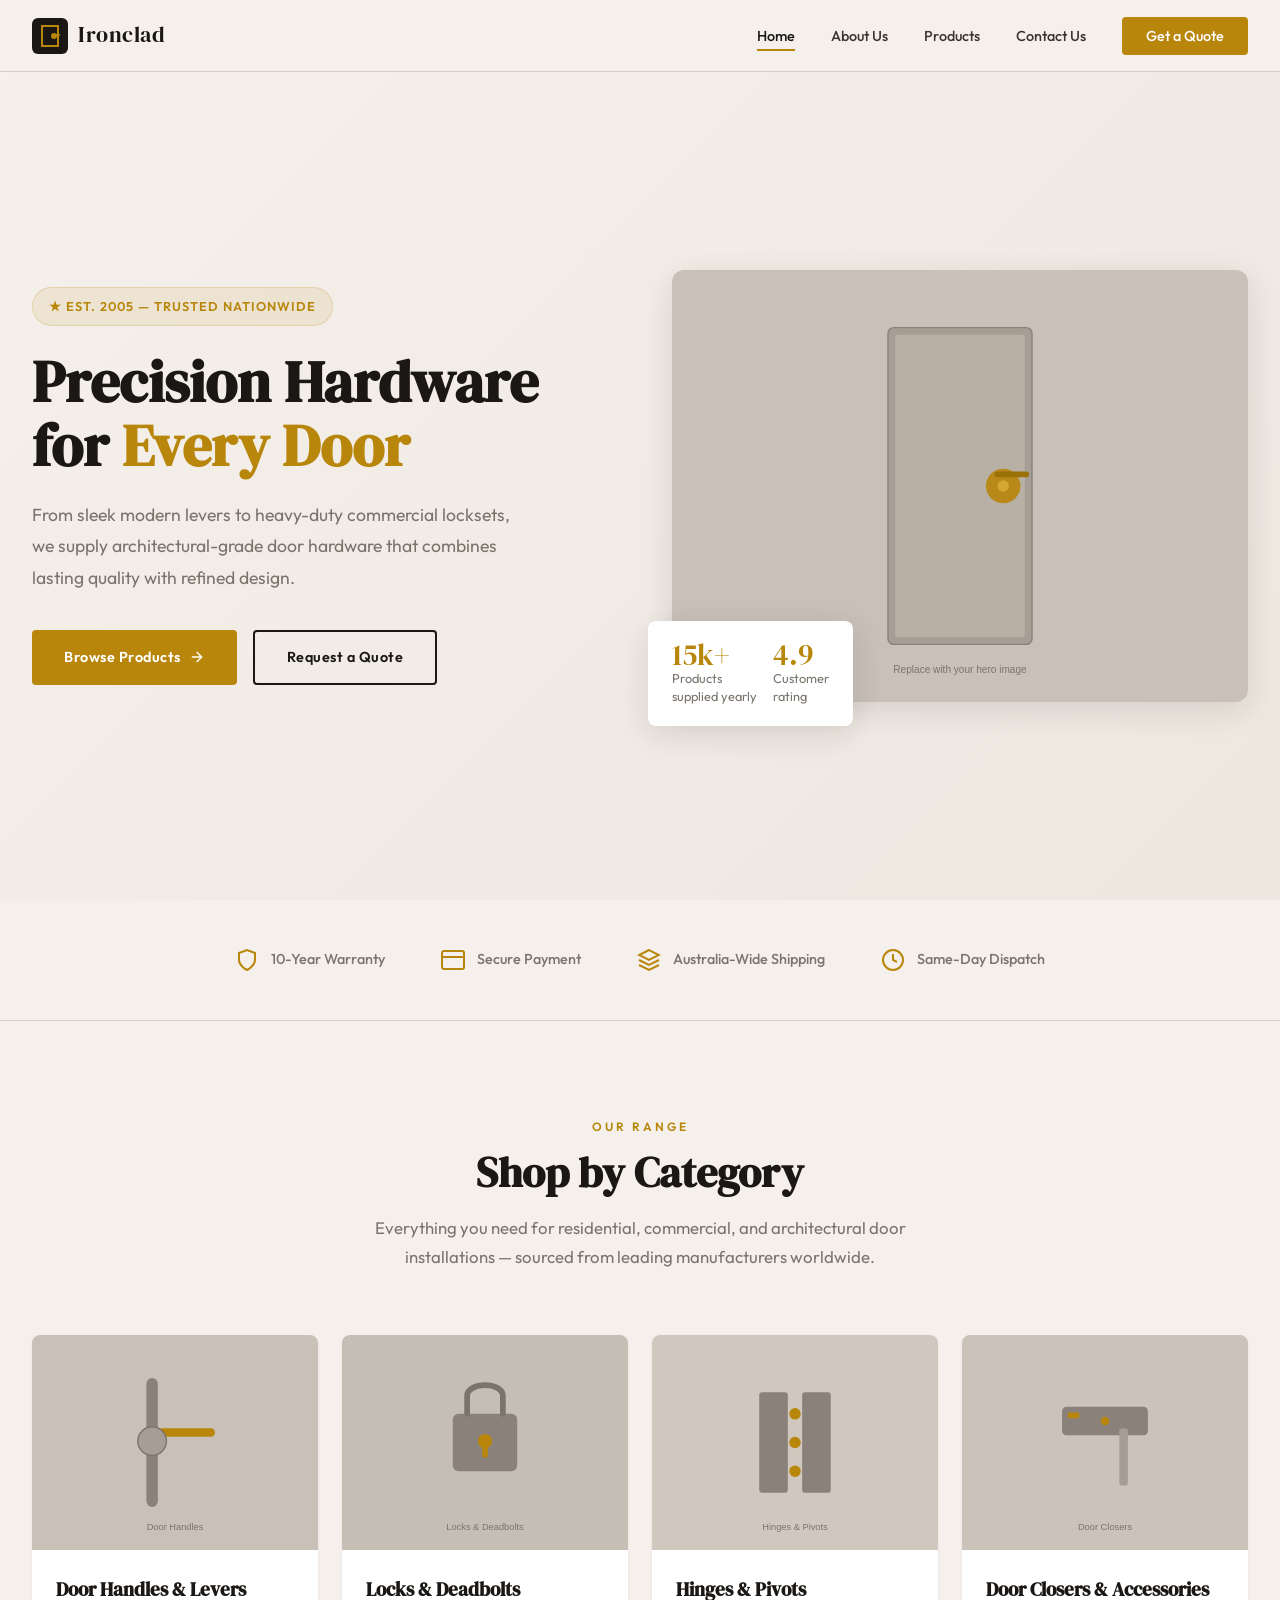
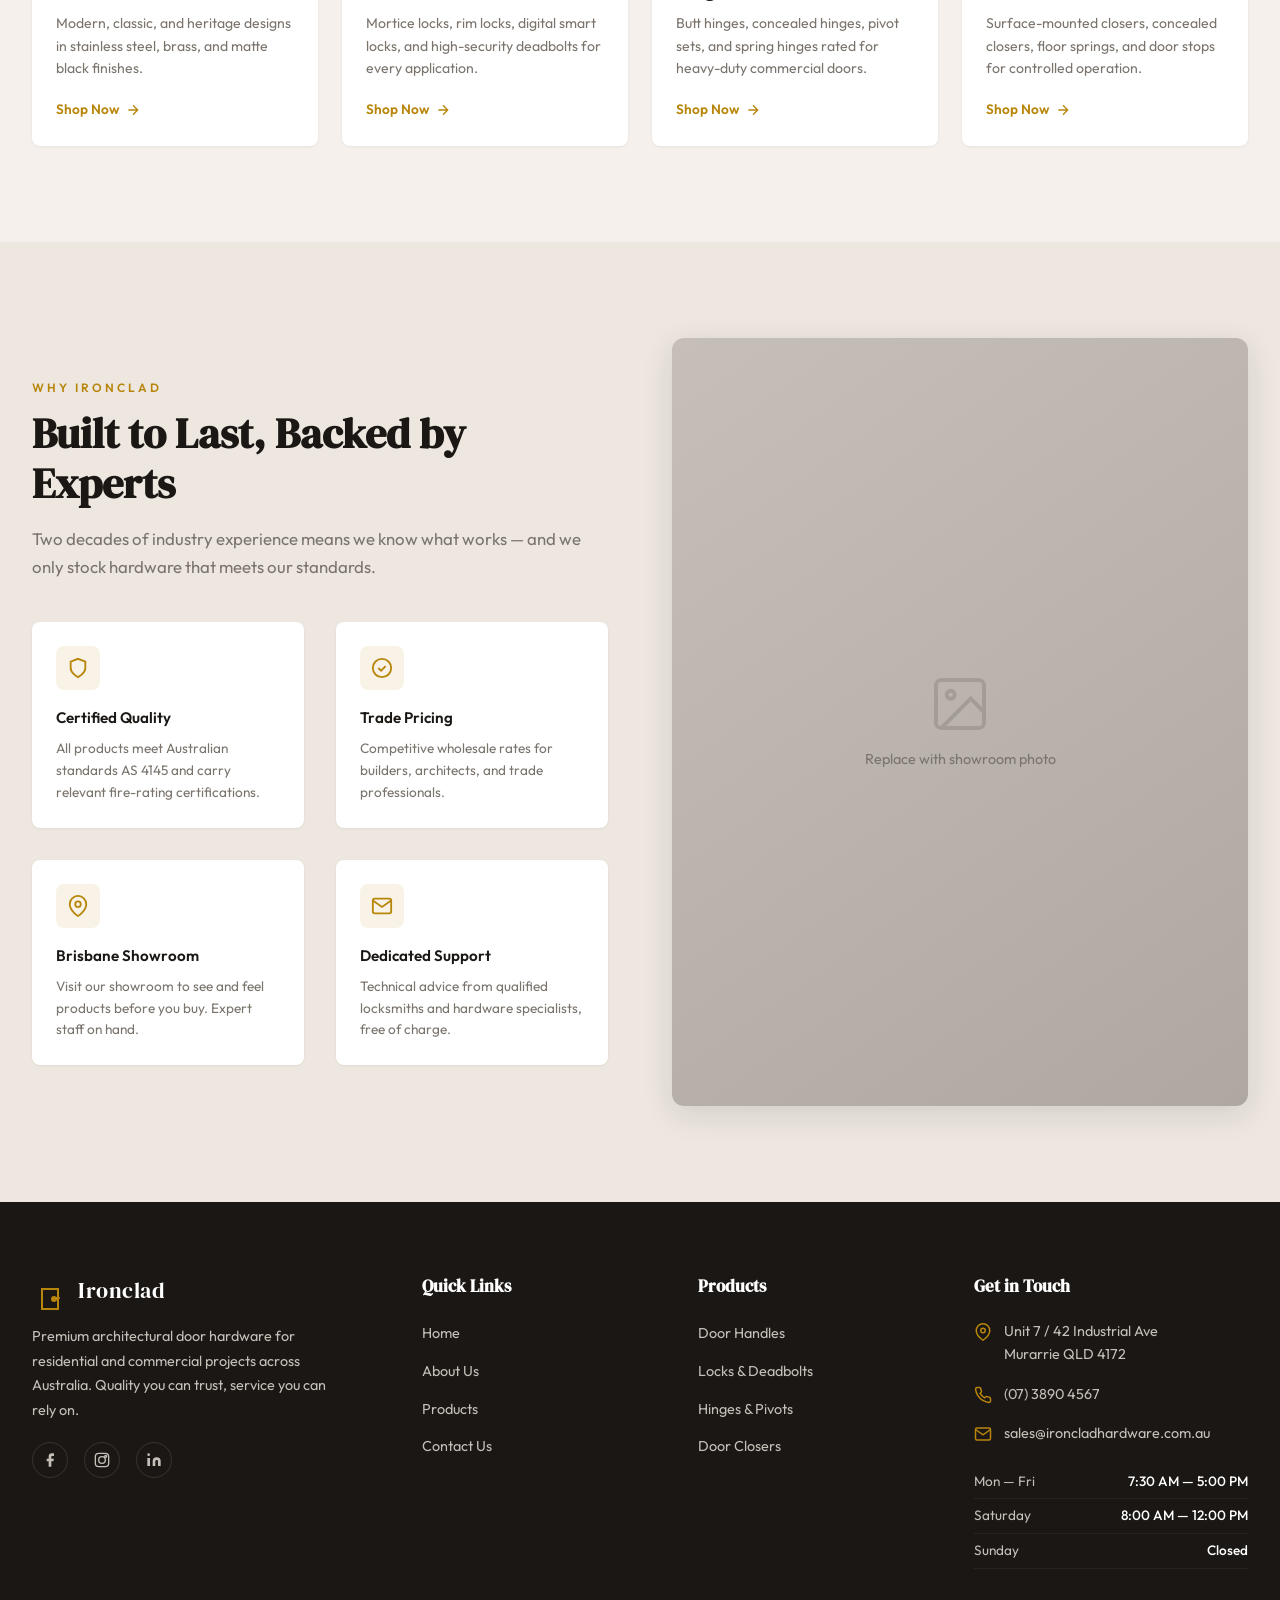
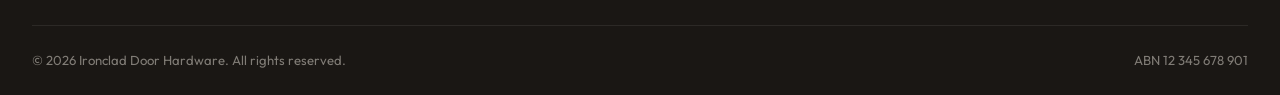
==== index.html @ cb4df5c2 "Add files via upload" ====
<!DOCTYPE html>
<html lang="en">
<head>
  <meta charset="UTF-8">
  <meta name="viewport" content="width=device-width, initial-scale=1.0">
  <title>Ironclad Door Hardware — Premium Architectural Hardware</title>
  <meta name="description" content="Australia's trusted supplier of premium door handles, locks, hinges and door closers for residential and commercial projects.">
  <link rel="icon" href="images/logo.svg" type="image/svg+xml">
  <link rel="stylesheet" href="css/style.css">
</head>
<body>

  <!-- ═══ NAVIGATION ═══ -->
  <nav class="navbar">
    <div class="container">
      <a href="index.html" class="logo">
        <img src="images/logo.svg" alt="Ironclad" class="logo-icon">
        <span class="logo-text">Ironclad</span>
      </a>
      <ul class="nav-links">
        <li><a href="index.html" class="active">Home</a></li>
        <li><a href="about.html">About Us</a></li>
        <li><a href="products.html">Products</a></li>
        <li><a href="contact.html">Contact Us</a></li>
        <li><a href="contact.html" class="nav-cta">Get a Quote</a></li>
      </ul>
      <button class="nav-toggle" aria-label="Toggle menu">
        <span></span><span></span><span></span>
      </button>
    </div>
  </nav>

  <!-- ═══ HERO ═══ -->
  <section class="hero">
    <div class="container">
      <div class="hero-content">
        <div class="hero-badge">★ Est. 2005 — Trusted Nationwide</div>
        <h1>Precision Hardware for <span>Every Door</span></h1>
        <p>From sleek modern levers to heavy-duty commercial locksets, we supply architectural-grade door hardware that combines lasting quality with refined design.</p>
        <div class="hero-actions">
          <a href="products.html" class="btn btn-primary">
            Browse Products
            <svg width="16" height="16" viewBox="0 0 24 24" fill="none" stroke="currentColor" stroke-width="2" stroke-linecap="round"><path d="M5 12h14M12 5l7 7-7 7"/></svg>
          </a>
          <a href="contact.html" class="btn btn-outline">Request a Quote</a>
        </div>
      </div>
      <div class="hero-visual">
        <div class="hero-image-wrapper">
          <!-- Replace src with your own hero photo -->
          <img src="images/hero-door.svg" alt="Premium door hardware showcase">
        </div>
        <div class="hero-stat-card">
          <div>
            <div class="stat-number">15k+</div>
            <div class="stat-label">Products<br>supplied yearly</div>
          </div>
          <div>
            <div class="stat-number">4.9</div>
            <div class="stat-label">Customer<br>rating</div>
          </div>
        </div>
      </div>
    </div>
  </section>

  <!-- ═══ TRUST BAR ═══ -->
  <section class="trust-bar">
    <div class="container">
      <div class="trust-item">
        <svg viewBox="0 0 24 24" fill="none" stroke="currentColor" stroke-width="2"><path d="M12 22s8-4 8-10V5l-8-3-8 3v7c0 6 8 10 8 10z"/></svg>
        10-Year Warranty
      </div>
      <div class="trust-item">
        <svg viewBox="0 0 24 24" fill="none" stroke="currentColor" stroke-width="2"><rect x="1" y="3" width="22" height="18" rx="2"/><path d="M1 9h22"/></svg>
        Secure Payment
      </div>
      <div class="trust-item">
        <svg viewBox="0 0 24 24" fill="none" stroke="currentColor" stroke-width="2"><path d="M12 2L2 7l10 5 10-5-10-5z"/><path d="M2 17l10 5 10-5"/><path d="M2 12l10 5 10-5"/></svg>
        Australia-Wide Shipping
      </div>
      <div class="trust-item">
        <svg viewBox="0 0 24 24" fill="none" stroke="currentColor" stroke-width="2"><circle cx="12" cy="12" r="10"/><path d="M12 6v6l4 2"/></svg>
        Same-Day Dispatch
      </div>
    </div>
  </section>

  <!-- ═══ PRODUCT CATEGORIES ═══ -->
  <section class="categories" id="categories">
    <div class="container">
      <div class="categories-header fade-in">
        <div class="section-label">Our Range</div>
        <h2 class="section-title">Shop by Category</h2>
        <p class="section-subtitle">Everything you need for residential, commercial, and architectural door installations — sourced from leading manufacturers worldwide.</p>
      </div>

      <div class="categories-grid">

        <!-- Category 1 -->
        <a href="products.html" class="category-card fade-in">
          <div class="category-card-image">
            <img src="images/cat-handles.svg" alt="Door Handles">
          </div>
          <div class="category-card-body">
            <h3>Door Handles &amp; Levers</h3>
            <p>Modern, classic, and heritage designs in stainless steel, brass, and matte black finishes.</p>
            <span class="category-link">
              Shop Now
              <svg viewBox="0 0 24 24" fill="none" stroke="currentColor" stroke-width="2"><path d="M5 12h14M12 5l7 7-7 7"/></svg>
            </span>
          </div>
        </a>

        <!-- Category 2 -->
        <a href="products.html" class="category-card fade-in">
          <div class="category-card-image">
            <img src="images/cat-locks.svg" alt="Locks & Deadbolts">
          </div>
          <div class="category-card-body">
            <h3>Locks &amp; Deadbolts</h3>
            <p>Mortice locks, rim locks, digital smart locks, and high-security deadbolts for every application.</p>
            <span class="category-link">
              Shop Now
              <svg viewBox="0 0 24 24" fill="none" stroke="currentColor" stroke-width="2"><path d="M5 12h14M12 5l7 7-7 7"/></svg>
            </span>
          </div>
        </a>

        <!-- Category 3 -->
        <a href="products.html" class="category-card fade-in">
          <div class="category-card-image">
            <img src="images/cat-hinges.svg" alt="Hinges & Pivots">
          </div>
          <div class="category-card-body">
            <h3>Hinges &amp; Pivots</h3>
            <p>Butt hinges, concealed hinges, pivot sets, and spring hinges rated for heavy-duty commercial doors.</p>
            <span class="category-link">
              Shop Now
              <svg viewBox="0 0 24 24" fill="none" stroke="currentColor" stroke-width="2"><path d="M5 12h14M12 5l7 7-7 7"/></svg>
            </span>
          </div>
        </a>

        <!-- Category 4 -->
        <a href="products.html" class="category-card fade-in">
          <div class="category-card-image">
            <img src="images/cat-closers.svg" alt="Door Closers">
          </div>
          <div class="category-card-body">
            <h3>Door Closers &amp; Accessories</h3>
            <p>Surface-mounted closers, concealed closers, floor springs, and door stops for controlled operation.</p>
            <span class="category-link">
              Shop Now
              <svg viewBox="0 0 24 24" fill="none" stroke="currentColor" stroke-width="2"><path d="M5 12h14M12 5l7 7-7 7"/></svg>
            </span>
          </div>
        </a>

      </div>
    </div>
  </section>

  <!-- ═══ WHY CHOOSE US ═══ -->
  <section class="why-us">
    <div class="container">
      <div class="why-us-grid">
        <div class="fade-in">
          <div class="section-label">Why Ironclad</div>
          <h2 class="section-title">Built to Last, Backed by Experts</h2>
          <p class="section-subtitle">Two decades of industry experience means we know what works — and we only stock hardware that meets our standards.</p>
          <div class="why-us-features">
            <div class="feature-item">
              <div class="feature-icon">
                <svg viewBox="0 0 24 24" fill="none" stroke="currentColor" stroke-width="2"><path d="M12 22s8-4 8-10V5l-8-3-8 3v7c0 6 8 10 8 10z"/></svg>
              </div>
              <h4>Certified Quality</h4>
              <p>All products meet Australian standards AS 4145 and carry relevant fire-rating certifications.</p>
            </div>
            <div class="feature-item">
              <div class="feature-icon">
                <svg viewBox="0 0 24 24" fill="none" stroke="currentColor" stroke-width="2"><circle cx="12" cy="12" r="10"/><path d="M8 12l3 3 5-5"/></svg>
              </div>
              <h4>Trade Pricing</h4>
              <p>Competitive wholesale rates for builders, architects, and trade professionals.</p>
            </div>
            <div class="feature-item">
              <div class="feature-icon">
                <svg viewBox="0 0 24 24" fill="none" stroke="currentColor" stroke-width="2"><path d="M21 10c0 7-9 13-9 13s-9-6-9-13a9 9 0 1118 0z"/><circle cx="12" cy="10" r="3"/></svg>
              </div>
              <h4>Brisbane Showroom</h4>
              <p>Visit our showroom to see and feel products before you buy. Expert staff on hand.</p>
            </div>
            <div class="feature-item">
              <div class="feature-icon">
                <svg viewBox="0 0 24 24" fill="none" stroke="currentColor" stroke-width="2"><path d="M4 4h16c1.1 0 2 .9 2 2v12c0 1.1-.9 2-2 2H4c-1.1 0-2-.9-2-2V6c0-1.1.9-2 2-2z"/><polyline points="22,6 12,13 2,6"/></svg>
              </div>
              <h4>Dedicated Support</h4>
              <p>Technical advice from qualified locksmiths and hardware specialists, free of charge.</p>
            </div>
          </div>
        </div>
        <div class="why-us-image fade-in">
          <!-- Replace with your own photo -->
          <div class="why-us-placeholder">
            <svg viewBox="0 0 24 24" fill="none" stroke="currentColor" stroke-width="1.5"><rect x="3" y="3" width="18" height="18" rx="2"/><circle cx="8.5" cy="8.5" r="1.5"/><path d="M21 15l-5-5L5 21"/></svg>
            Replace with showroom photo
          </div>
        </div>
      </div>
    </div>
  </section>

  <!-- ═══ FOOTER ═══ -->
  <footer class="footer">
    <div class="container">
      <div class="footer-grid">

        <!-- Brand -->
        <div class="footer-brand">
          <div class="logo">
            <img src="images/logo.svg" alt="Ironclad" class="logo-icon">
            <span class="logo-text">Ironclad</span>
          </div>
          <p>Premium architectural door hardware for residential and commercial projects across Australia. Quality you can trust, service you can rely on.</p>
          <div class="footer-socials">
            <a href="#" aria-label="Facebook"><svg viewBox="0 0 24 24" fill="currentColor"><path d="M18 2h-3a5 5 0 00-5 5v3H7v4h3v8h4v-8h3l1-4h-4V7a1 1 0 011-1h3z"/></svg></a>
            <a href="#" aria-label="Instagram"><svg viewBox="0 0 24 24" fill="none" stroke="currentColor" stroke-width="2"><rect x="2" y="2" width="20" height="20" rx="5"/><circle cx="12" cy="12" r="5"/><circle cx="17.5" cy="6.5" r="1.5"/></svg></a>
            <a href="#" aria-label="LinkedIn"><svg viewBox="0 0 24 24" fill="currentColor"><path d="M16 8a6 6 0 016 6v7h-4v-7a2 2 0 00-4 0v7h-4v-7a6 6 0 016-6zM2 9h4v12H2zM4 6a2 2 0 100-4 2 2 0 000 4z"/></svg></a>
          </div>
        </div>

        <!-- Quick Links -->
        <div>
          <h4>Quick Links</h4>
          <ul class="footer-links">
            <li><a href="index.html">Home</a></li>
            <li><a href="about.html">About Us</a></li>
            <li><a href="products.html">Products</a></li>
            <li><a href="contact.html">Contact Us</a></li>
          </ul>
        </div>

        <!-- Products -->
        <div>
          <h4>Products</h4>
          <ul class="footer-links">
            <li><a href="products.html">Door Handles</a></li>
            <li><a href="products.html">Locks &amp; Deadbolts</a></li>
            <li><a href="products.html">Hinges &amp; Pivots</a></li>
            <li><a href="products.html">Door Closers</a></li>
          </ul>
        </div>

        <!-- Contact & Hours -->
        <div>
          <h4>Get in Touch</h4>
          <div class="footer-contact-item">
            <svg viewBox="0 0 24 24" fill="none" stroke="currentColor" stroke-width="2"><path d="M21 10c0 7-9 13-9 13s-9-6-9-13a9 9 0 1118 0z"/><circle cx="12" cy="10" r="3"/></svg>
            <span>Unit 7 / 42 Industrial Ave<br>Murarrie QLD 4172</span>
          </div>
          <div class="footer-contact-item">
            <svg viewBox="0 0 24 24" fill="none" stroke="currentColor" stroke-width="2"><path d="M22 16.92v3a2 2 0 01-2.18 2 19.79 19.79 0 01-8.63-3.07 19.5 19.5 0 01-6-6A19.79 19.79 0 012.12 4.18 2 2 0 014.11 2h3a2 2 0 012 1.72c.127.96.361 1.903.7 2.81a2 2 0 01-.45 2.11L8.09 9.91a16 16 0 006 6l1.27-1.27a2 2 0 012.11-.45c.907.339 1.85.573 2.81.7A2 2 0 0122 16.92z"/></svg>
            <span>(07) 3890 4567</span>
          </div>
          <div class="footer-contact-item">
            <svg viewBox="0 0 24 24" fill="none" stroke="currentColor" stroke-width="2"><path d="M4 4h16c1.1 0 2 .9 2 2v12c0 1.1-.9 2-2 2H4c-1.1 0-2-.9-2-2V6c0-1.1.9-2 2-2z"/><polyline points="22,6 12,13 2,6"/></svg>
            <span>sales@ironcladhardware.com.au</span>
          </div>
          <div class="footer-hours">
            <div class="footer-hours-row"><span class="day">Mon — Fri</span><span class="time">7:30 AM — 5:00 PM</span></div>
            <div class="footer-hours-row"><span class="day">Saturday</span><span class="time">8:00 AM — 12:00 PM</span></div>
            <div class="footer-hours-row"><span class="day">Sunday</span><span class="time">Closed</span></div>
          </div>
        </div>

      </div>

      <div class="footer-bottom">
        <span>&copy; 2026 Ironclad Door Hardware. All rights reserved.</span>
        <span>ABN 12 345 678 901</span>
      </div>
    </div>
  </footer>

  <script src="js/main.js"></script>
</body>
</html>
---- css/style.css ----
/* ============================================
   IRONCLAD DOOR HARDWARE — Global Stylesheet
   Aesthetic: Industrial-luxe, warm neutrals,
   strong typography, tactile feel
   ============================================ */

@import url('https://fonts.googleapis.com/css2?family=DM+Serif+Display&family=Outfit:wght@300;400;500;600;700&display=swap');

:root {
  --color-bg: #F5F0EB;
  --color-bg-alt: #EDE7E0;
  --color-dark: #1A1714;
  --color-text: #3A3530;
  --color-text-light: #7A746D;
  --color-accent: #B8860B;
  --color-accent-hover: #9A7009;
  --color-white: #FFFFFF;
  --color-border: #D5CEC6;
  --color-card-bg: #FFFFFF;
  --color-footer-bg: #1A1714;
  --color-footer-text: #C5BFB8;

  --font-display: 'DM Serif Display', serif;
  --font-body: 'Outfit', sans-serif;

  --radius: 4px;
  --shadow-sm: 0 1px 3px rgba(26,23,20,0.06);
  --shadow-md: 0 4px 16px rgba(26,23,20,0.08);
  --shadow-lg: 0 8px 32px rgba(26,23,20,0.12);

  --max-width: 1280px;
  --nav-height: 72px;
}

*, *::before, *::after {
  margin: 0;
  padding: 0;
  box-sizing: border-box;
}

html {
  scroll-behavior: smooth;
  font-size: 16px;
}

body {
  font-family: var(--font-body);
  color: var(--color-text);
  background: var(--color-bg);
  line-height: 1.6;
  -webkit-font-smoothing: antialiased;
}

a {
  text-decoration: none;
  color: inherit;
  transition: color 0.25s ease;
}

img {
  max-width: 100%;
  display: block;
}

/* ── UTILITY ─────────────────────────────── */

.container {
  max-width: var(--max-width);
  margin: 0 auto;
  padding: 0 32px;
}

.section-label {
  font-family: var(--font-body);
  font-weight: 600;
  font-size: 0.75rem;
  letter-spacing: 3px;
  text-transform: uppercase;
  color: var(--color-accent);
  margin-bottom: 12px;
}

.section-title {
  font-family: var(--font-display);
  font-size: clamp(1.8rem, 4vw, 2.6rem);
  color: var(--color-dark);
  line-height: 1.2;
  margin-bottom: 16px;
}

.section-subtitle {
  font-size: 1.05rem;
  color: var(--color-text-light);
  max-width: 560px;
  line-height: 1.7;
}

.btn {
  display: inline-flex;
  align-items: center;
  gap: 8px;
  padding: 14px 32px;
  font-family: var(--font-body);
  font-weight: 600;
  font-size: 0.9rem;
  letter-spacing: 0.5px;
  border: none;
  border-radius: var(--radius);
  cursor: pointer;
  transition: all 0.3s ease;
}

.btn-primary {
  background: var(--color-accent);
  color: var(--color-white);
}
.btn-primary:hover {
  background: var(--color-accent-hover);
  transform: translateY(-1px);
  box-shadow: var(--shadow-md);
}

.btn-outline {
  background: transparent;
  color: var(--color-dark);
  border: 2px solid var(--color-dark);
}
.btn-outline:hover {
  background: var(--color-dark);
  color: var(--color-white);
}

/* ── NAVIGATION ──────────────────────────── */

.navbar {
  position: fixed;
  top: 0;
  left: 0;
  width: 100%;
  height: var(--nav-height);
  background: rgba(245, 240, 235, 0.92);
  backdrop-filter: blur(16px);
  -webkit-backdrop-filter: blur(16px);
  border-bottom: 1px solid var(--color-border);
  z-index: 1000;
  transition: box-shadow 0.3s ease;
}

.navbar.scrolled {
  box-shadow: var(--shadow-sm);
}

.navbar .container {
  display: flex;
  align-items: center;
  justify-content: space-between;
  height: 100%;
}

.logo {
  display: flex;
  align-items: center;
  gap: 10px;
}

.logo-icon {
  width: 36px;
  height: 36px;
}

.logo-text {
  font-family: var(--font-display);
  font-size: 1.35rem;
  color: var(--color-dark);
  letter-spacing: 0.5px;
}

.nav-links {
  display: flex;
  align-items: center;
  gap: 36px;
  list-style: none;
}

.nav-links a {
  font-weight: 500;
  font-size: 0.9rem;
  color: var(--color-text);
  position: relative;
  padding: 4px 0;
}

.nav-links a::after {
  content: '';
  position: absolute;
  bottom: -2px;
  left: 0;
  width: 0;
  height: 2px;
  background: var(--color-accent);
  transition: width 0.3s ease;
}

.nav-links a:hover,
.nav-links a.active {
  color: var(--color-dark);
}

.nav-links a:hover::after,
.nav-links a.active::after {
  width: 100%;
}

.nav-cta {
  padding: 10px 24px !important;
  background: var(--color-accent);
  color: var(--color-white) !important;
  border-radius: var(--radius);
  font-weight: 600;
}
.nav-cta::after { display: none !important; }
.nav-cta:hover {
  background: var(--color-accent-hover);
}

/* Mobile toggle */
.nav-toggle {
  display: none;
  flex-direction: column;
  gap: 5px;
  background: none;
  border: none;
  cursor: pointer;
  padding: 4px;
}
.nav-toggle span {
  width: 24px;
  height: 2px;
  background: var(--color-dark);
  border-radius: 2px;
  transition: all 0.3s ease;
}

/* ── HERO ────────────────────────────────── */

.hero {
  margin-top: var(--nav-height);
  min-height: calc(100vh - var(--nav-height));
  display: flex;
  align-items: center;
  position: relative;
  overflow: hidden;
  background: linear-gradient(135deg, var(--color-bg) 0%, var(--color-bg-alt) 100%);
}

.hero .container {
  display: grid;
  grid-template-columns: 1fr 1fr;
  gap: 64px;
  align-items: center;
  padding-top: 48px;
  padding-bottom: 48px;
}

.hero-content {
  animation: fadeInUp 0.8s ease forwards;
}

.hero-badge {
  display: inline-flex;
  align-items: center;
  gap: 8px;
  padding: 8px 16px;
  background: rgba(184, 134, 11, 0.1);
  border: 1px solid rgba(184, 134, 11, 0.2);
  border-radius: 100px;
  font-size: 0.8rem;
  font-weight: 600;
  color: var(--color-accent);
  letter-spacing: 1px;
  text-transform: uppercase;
  margin-bottom: 24px;
}

.hero h1 {
  font-family: var(--font-display);
  font-size: clamp(2.4rem, 5vw, 3.6rem);
  color: var(--color-dark);
  line-height: 1.12;
  margin-bottom: 20px;
}

.hero h1 span {
  color: var(--color-accent);
}

.hero p {
  font-size: 1.1rem;
  color: var(--color-text-light);
  max-width: 480px;
  margin-bottom: 36px;
  line-height: 1.8;
}

.hero-actions {
  display: flex;
  gap: 16px;
  flex-wrap: wrap;
}

.hero-visual {
  position: relative;
  display: flex;
  align-items: center;
  justify-content: center;
  animation: fadeInUp 0.8s 0.2s ease both;
}

.hero-image-wrapper {
  width: 100%;
  aspect-ratio: 4/3;
  background: var(--color-bg-alt);
  border-radius: 12px;
  overflow: hidden;
  box-shadow: var(--shadow-lg);
  position: relative;
}

.hero-image-wrapper img {
  width: 100%;
  height: 100%;
  object-fit: cover;
}

.hero-image-placeholder {
  width: 100%;
  height: 100%;
  display: flex;
  flex-direction: column;
  align-items: center;
  justify-content: center;
  background: linear-gradient(145deg, #D5CEC6 0%, #C5BFB8 100%);
  color: var(--color-text-light);
  font-size: 0.9rem;
  text-align: center;
  padding: 20px;
}

.hero-image-placeholder svg {
  width: 80px;
  height: 80px;
  margin-bottom: 16px;
  opacity: 0.4;
}

.hero-stat-card {
  position: absolute;
  bottom: -24px;
  left: -24px;
  background: var(--color-white);
  padding: 20px 24px;
  border-radius: 8px;
  box-shadow: var(--shadow-lg);
  display: flex;
  align-items: center;
  gap: 16px;
  animation: fadeInUp 0.8s 0.6s ease both;
}

.hero-stat-card .stat-number {
  font-family: var(--font-display);
  font-size: 1.8rem;
  color: var(--color-accent);
  line-height: 1;
}

.hero-stat-card .stat-label {
  font-size: 0.8rem;
  color: var(--color-text-light);
  line-height: 1.4;
}

/* ── TRUST BAR ───────────────────────────── */

.trust-bar {
  padding: 48px 0;
  border-bottom: 1px solid var(--color-border);
}

.trust-bar .container {
  display: flex;
  align-items: center;
  justify-content: center;
  gap: 56px;
  flex-wrap: wrap;
}

.trust-item {
  display: flex;
  align-items: center;
  gap: 12px;
  color: var(--color-text-light);
  font-size: 0.9rem;
  font-weight: 500;
}

.trust-item svg {
  width: 24px;
  height: 24px;
  color: var(--color-accent);
  flex-shrink: 0;
}

/* ── PRODUCT CATEGORIES ──────────────────── */

.categories {
  padding: 96px 0;
}

.categories-header {
  text-align: center;
  margin-bottom: 64px;
}

.categories-header .section-subtitle {
  margin: 0 auto;
}

.categories-grid {
  display: grid;
  grid-template-columns: repeat(4, 1fr);
  gap: 24px;
}

.category-card {
  background: var(--color-card-bg);
  border-radius: 8px;
  overflow: hidden;
  box-shadow: var(--shadow-sm);
  transition: all 0.4s ease;
  cursor: pointer;
  position: relative;
}

.category-card:hover {
  transform: translateY(-6px);
  box-shadow: var(--shadow-lg);
}

.category-card-image {
  aspect-ratio: 4/3;
  overflow: hidden;
  position: relative;
}

.category-card-image img {
  width: 100%;
  height: 100%;
  object-fit: cover;
  transition: transform 0.5s ease;
}

.category-card:hover .category-card-image img {
  transform: scale(1.05);
}

.category-placeholder {
  width: 100%;
  height: 100%;
  display: flex;
  flex-direction: column;
  align-items: center;
  justify-content: center;
  gap: 12px;
  font-size: 0.85rem;
  color: var(--color-text-light);
}

.category-placeholder svg {
  width: 48px;
  height: 48px;
  opacity: 0.35;
}

.cat-bg-1 { background: linear-gradient(145deg, #C9C1B8, #B8AFA5); }
.cat-bg-2 { background: linear-gradient(145deg, #C5BEB5, #B3ABA2); }
.cat-bg-3 { background: linear-gradient(145deg, #D0C8BF, #BEB6AD); }
.cat-bg-4 { background: linear-gradient(145deg, #CBC3BA, #B9B1A8); }

.category-card-body {
  padding: 24px;
}

.category-card-body h3 {
  font-family: var(--font-display);
  font-size: 1.2rem;
  color: var(--color-dark);
  margin-bottom: 8px;
}

.category-card-body p {
  font-size: 0.88rem;
  color: var(--color-text-light);
  line-height: 1.6;
  margin-bottom: 16px;
}

.category-link {
  display: inline-flex;
  align-items: center;
  gap: 6px;
  font-weight: 600;
  font-size: 0.85rem;
  color: var(--color-accent);
  transition: gap 0.3s ease;
}

.category-link:hover {
  gap: 10px;
}

.category-link svg {
  width: 16px;
  height: 16px;
}

/* ── WHY CHOOSE US ───────────────────────── */

.why-us {
  padding: 96px 0;
  background: var(--color-bg-alt);
}

.why-us-grid {
  display: grid;
  grid-template-columns: 1fr 1fr;
  gap: 64px;
  align-items: center;
}

.why-us-features {
  display: grid;
  grid-template-columns: 1fr 1fr;
  gap: 32px;
  margin-top: 40px;
}

.feature-item {
  padding: 24px;
  background: var(--color-white);
  border-radius: 8px;
  box-shadow: var(--shadow-sm);
  transition: transform 0.3s ease, box-shadow 0.3s ease;
}

.feature-item:hover {
  transform: translateY(-3px);
  box-shadow: var(--shadow-md);
}

.feature-icon {
  width: 44px;
  height: 44px;
  background: rgba(184, 134, 11, 0.1);
  border-radius: 8px;
  display: flex;
  align-items: center;
  justify-content: center;
  margin-bottom: 16px;
}

.feature-icon svg {
  width: 22px;
  height: 22px;
  color: var(--color-accent);
}

.feature-item h4 {
  font-weight: 600;
  font-size: 0.95rem;
  color: var(--color-dark);
  margin-bottom: 8px;
}

.feature-item p {
  font-size: 0.85rem;
  color: var(--color-text-light);
  line-height: 1.6;
}

.why-us-image {
  aspect-ratio: 3/4;
  border-radius: 12px;
  overflow: hidden;
  box-shadow: var(--shadow-lg);
}

.why-us-image img {
  width: 100%;
  height: 100%;
  object-fit: cover;
}

.why-us-placeholder {
  width: 100%;
  height: 100%;
  display: flex;
  flex-direction: column;
  align-items: center;
  justify-content: center;
  gap: 12px;
  background: linear-gradient(145deg, #C5BFB8, #AEA8A0);
  color: var(--color-text-light);
  font-size: 0.9rem;
}

.why-us-placeholder svg {
  width: 64px;
  height: 64px;
  opacity: 0.35;
}

/* ── FOOTER ──────────────────────────────── */

.footer {
  background: var(--color-footer-bg);
  color: var(--color-footer-text);
  padding: 72px 0 0;
}

.footer-grid {
  display: grid;
  grid-template-columns: 1.5fr 1fr 1fr 1.2fr;
  gap: 48px;
  padding-bottom: 56px;
  border-bottom: 1px solid rgba(255,255,255,0.08);
}

.footer-brand .logo-text {
  color: var(--color-white);
  margin-bottom: 16px;
}

.footer-brand p {
  font-size: 0.9rem;
  line-height: 1.7;
  color: var(--color-footer-text);
  margin-bottom: 20px;
  max-width: 300px;
}

.footer h4 {
  font-family: var(--font-display);
  font-size: 1.05rem;
  color: var(--color-white);
  margin-bottom: 20px;
}

.footer-links {
  list-style: none;
  display: flex;
  flex-direction: column;
  gap: 12px;
}

.footer-links a {
  font-size: 0.9rem;
  color: var(--color-footer-text);
  transition: color 0.25s ease, padding-left 0.25s ease;
}

.footer-links a:hover {
  color: var(--color-white);
  padding-left: 4px;
}

.footer-contact-item {
  display: flex;
  gap: 12px;
  margin-bottom: 16px;
  font-size: 0.9rem;
  line-height: 1.6;
}

.footer-contact-item svg {
  width: 18px;
  height: 18px;
  color: var(--color-accent);
  flex-shrink: 0;
  margin-top: 3px;
}

.footer-hours {
  margin-top: 20px;
}

.footer-hours-row {
  display: flex;
  justify-content: space-between;
  font-size: 0.85rem;
  padding: 6px 0;
  border-bottom: 1px solid rgba(255,255,255,0.05);
}

.footer-hours-row .day {
  color: var(--color-footer-text);
}

.footer-hours-row .time {
  color: var(--color-white);
  font-weight: 500;
}

.footer-bottom {
  display: flex;
  align-items: center;
  justify-content: space-between;
  padding: 24px 0;
  font-size: 0.82rem;
  color: rgba(197, 191, 184, 0.6);
}

.footer-socials {
  display: flex;
  gap: 16px;
}

.footer-socials a {
  width: 36px;
  height: 36px;
  border-radius: 50%;
  border: 1px solid rgba(255,255,255,0.12);
  display: flex;
  align-items: center;
  justify-content: center;
  transition: all 0.3s ease;
}

.footer-socials a:hover {
  background: var(--color-accent);
  border-color: var(--color-accent);
}

.footer-socials svg {
  width: 16px;
  height: 16px;
  color: var(--color-footer-text);
}

.footer-socials a:hover svg {
  color: var(--color-white);
}

/* ── SUB PAGE HERO ───────────────────────── */

.page-hero {
  margin-top: var(--nav-height);
  padding: 80px 0 64px;
  background: var(--color-bg-alt);
  text-align: center;
  border-bottom: 1px solid var(--color-border);
}

.page-hero h1 {
  font-family: var(--font-display);
  font-size: clamp(2rem, 4vw, 3rem);
  color: var(--color-dark);
  margin-bottom: 12px;
}

.page-hero p {
  font-size: 1.05rem;
  color: var(--color-text-light);
  max-width: 560px;
  margin: 0 auto;
}

/* ── ABOUT PAGE ──────────────────────────── */

.about-section {
  padding: 80px 0;
}

.about-grid {
  display: grid;
  grid-template-columns: 1fr 1fr;
  gap: 64px;
  align-items: center;
}

.about-text h2 {
  font-family: var(--font-display);
  font-size: 1.8rem;
  color: var(--color-dark);
  margin-bottom: 20px;
}

.about-text p {
  font-size: 0.95rem;
  color: var(--color-text-light);
  line-height: 1.8;
  margin-bottom: 16px;
}

.about-stats {
  display: grid;
  grid-template-columns: repeat(3, 1fr);
  gap: 24px;
  margin-top: 32px;
}

.about-stat {
  text-align: center;
  padding: 24px 16px;
  background: var(--color-bg-alt);
  border-radius: 8px;
}

.about-stat .number {
  font-family: var(--font-display);
  font-size: 2rem;
  color: var(--color-accent);
  display: block;
}

.about-stat .label {
  font-size: 0.82rem;
  color: var(--color-text-light);
  margin-top: 4px;
}

.about-image {
  aspect-ratio: 4/3;
  border-radius: 12px;
  overflow: hidden;
  box-shadow: var(--shadow-lg);
}

.about-image img {
  width: 100%;
  height: 100%;
  object-fit: cover;
}

/* ── PRODUCTS PAGE ───────────────────────── */

.products-section {
  padding: 80px 0;
}

.products-filter {
  display: flex;
  justify-content: center;
  gap: 12px;
  margin-bottom: 48px;
  flex-wrap: wrap;
}

.filter-btn {
  padding: 10px 24px;
  border: 1px solid var(--color-border);
  border-radius: 100px;
  font-family: var(--font-body);
  font-size: 0.85rem;
  font-weight: 500;
  background: var(--color-white);
  color: var(--color-text);
  cursor: pointer;
  transition: all 0.3s ease;
}

.filter-btn:hover,
.filter-btn.active {
  background: var(--color-accent);
  color: var(--color-white);
  border-color: var(--color-accent);
}

.products-grid {
  display: grid;
  grid-template-columns: repeat(3, 1fr);
  gap: 24px;
}

.product-card {
  background: var(--color-card-bg);
  border-radius: 8px;
  overflow: hidden;
  box-shadow: var(--shadow-sm);
  transition: all 0.4s ease;
}

.product-card:hover {
  transform: translateY(-4px);
  box-shadow: var(--shadow-md);
}

.product-card-image {
  aspect-ratio: 1;
  overflow: hidden;
}

.product-card-image img {
  width: 100%;
  height: 100%;
  object-fit: cover;
  transition: transform 0.5s ease;
}

.product-card:hover .product-card-image img {
  transform: scale(1.05);
}

.product-card-body {
  padding: 20px;
}

.product-card-body h3 {
  font-weight: 600;
  font-size: 1rem;
  color: var(--color-dark);
  margin-bottom: 6px;
}

.product-card-body .product-cat {
  font-size: 0.78rem;
  color: var(--color-accent);
  font-weight: 500;
  text-transform: uppercase;
  letter-spacing: 1px;
}

.product-card-body p {
  font-size: 0.85rem;
  color: var(--color-text-light);
  margin-top: 8px;
  line-height: 1.6;
}

/* ── CONTACT PAGE ────────────────────────── */

.contact-section {
  padding: 80px 0;
}

.contact-grid {
  display: grid;
  grid-template-columns: 1fr 1fr;
  gap: 48px;
}

.contact-form-card {
  background: var(--color-card-bg);
  padding: 40px;
  border-radius: 12px;
  box-shadow: var(--shadow-md);
}

.contact-form-card h2 {
  font-family: var(--font-display);
  font-size: 1.6rem;
  color: var(--color-dark);
  margin-bottom: 8px;
}

.contact-form-card > p {
  font-size: 0.9rem;
  color: var(--color-text-light);
  margin-bottom: 32px;
}

.form-group {
  margin-bottom: 20px;
}

.form-group label {
  display: block;
  font-size: 0.85rem;
  font-weight: 500;
  color: var(--color-dark);
  margin-bottom: 6px;
}

.form-group input,
.form-group select,
.form-group textarea {
  width: 100%;
  padding: 12px 16px;
  border: 1px solid var(--color-border);
  border-radius: var(--radius);
  font-family: var(--font-body);
  font-size: 0.9rem;
  color: var(--color-text);
  background: var(--color-bg);
  transition: border-color 0.3s ease;
}

.form-group input:focus,
.form-group select:focus,
.form-group textarea:focus {
  outline: none;
  border-color: var(--color-accent);
}

.form-group textarea {
  height: 120px;
  resize: vertical;
}

.form-row {
  display: grid;
  grid-template-columns: 1fr 1fr;
  gap: 16px;
}

.contact-info-cards {
  display: flex;
  flex-direction: column;
  gap: 20px;
}

.contact-info-card {
  background: var(--color-card-bg);
  padding: 28px;
  border-radius: 12px;
  box-shadow: var(--shadow-sm);
  display: flex;
  gap: 16px;
}

.contact-info-card .icon {
  width: 48px;
  height: 48px;
  background: rgba(184, 134, 11, 0.1);
  border-radius: 8px;
  display: flex;
  align-items: center;
  justify-content: center;
  flex-shrink: 0;
}

.contact-info-card .icon svg {
  width: 22px;
  height: 22px;
  color: var(--color-accent);
}

.contact-info-card h4 {
  font-weight: 600;
  font-size: 0.95rem;
  color: var(--color-dark);
  margin-bottom: 4px;
}

.contact-info-card p {
  font-size: 0.88rem;
  color: var(--color-text-light);
  line-height: 1.6;
}

.map-placeholder {
  margin-top: 8px;
  aspect-ratio: 16/9;
  background: var(--color-bg-alt);
  border-radius: 12px;
  display: flex;
  align-items: center;
  justify-content: center;
  color: var(--color-text-light);
  font-size: 0.9rem;
  border: 1px solid var(--color-border);
}

/* ── ANIMATIONS ──────────────────────────── */

@keyframes fadeInUp {
  from {
    opacity: 0;
    transform: translateY(24px);
  }
  to {
    opacity: 1;
    transform: translateY(0);
  }
}

.fade-in {
  opacity: 0;
  transform: translateY(20px);
  transition: opacity 0.6s ease, transform 0.6s ease;
}

.fade-in.visible {
  opacity: 1;
  transform: translateY(0);
}

/* ── RESPONSIVE ──────────────────────────── */

@media (max-width: 1024px) {
  .categories-grid {
    grid-template-columns: repeat(2, 1fr);
  }
  .footer-grid {
    grid-template-columns: 1fr 1fr;
    gap: 40px;
  }
}

@media (max-width: 768px) {
  .container { padding: 0 20px; }

  .nav-links {
    position: fixed;
    top: var(--nav-height);
    left: 0;
    width: 100%;
    background: var(--color-bg);
    flex-direction: column;
    padding: 32px 20px;
    gap: 20px;
    border-bottom: 1px solid var(--color-border);
    transform: translateY(-120%);
    transition: transform 0.35s ease;
    box-shadow: var(--shadow-md);
  }

  .nav-links.open {
    transform: translateY(0);
  }

  .nav-toggle {
    display: flex;
  }

  .hero .container {
    grid-template-columns: 1fr;
    gap: 40px;
  }

  .hero-stat-card {
    left: 16px;
    bottom: -16px;
  }

  .categories-grid {
    grid-template-columns: 1fr;
  }

  .why-us-grid {
    grid-template-columns: 1fr;
  }

  .why-us-image {
    aspect-ratio: 16/9;
    order: -1;
  }

  .about-grid {
    grid-template-columns: 1fr;
  }

  .products-grid {
    grid-template-columns: 1fr 1fr;
  }

  .contact-grid {
    grid-template-columns: 1fr;
  }

  .footer-grid {
    grid-template-columns: 1fr;
  }

  .footer-bottom {
    flex-direction: column;
    gap: 16px;
    text-align: center;
  }
}

@media (max-width: 480px) {
  .products-grid {
    grid-template-columns: 1fr;
  }

  .about-stats {
    grid-template-columns: 1fr;
  }

  .form-row {
    grid-template-columns: 1fr;
  }

  .hero-actions {
    flex-direction: column;
  }

  .trust-bar .container {
    flex-direction: column;
    gap: 24px;
  }
}

/* ═══════════════════════════════════════
   CONTACT PAGE
   ═══════════════════════════════════════ */

.contact-cards {
  padding: 0 0 60px;
}
.contact-cards-grid {
  display: grid;
  grid-template-columns: repeat(3, 1fr);
  gap: 28px;
}
.contact-card {
  background: #fff;
  border: 1px solid #e8e0d4;
  border-radius: 14px;
  padding: 36px 28px;
  text-align: center;
  transition: transform 0.3s, box-shadow 0.3s;
}
.contact-card:hover {
  transform: translateY(-4px);
  box-shadow: 0 12px 32px rgba(0,0,0,0.08);
}
.contact-card-icon {
  width: 56px;
  height: 56px;
  margin: 0 auto 18px;
  background: #f5f0e8;
  border-radius: 50%;
  display: flex;
  align-items: center;
  justify-content: center;
}
.contact-card-icon svg {
  width: 26px;
  height: 26px;
  stroke: #B8860B;
}
.contact-card h3 {
  font-family: 'DM Serif Display', serif;
  font-size: 1.15rem;
  margin-bottom: 8px;
  color: #1a1a1a;
}
.contact-card p {
  color: #5a5247;
  font-size: 0.95rem;
  margin-bottom: 4px;
}
.contact-card-sub {
  font-size: 0.85rem !important;
  color: #8a7e6b !important;
}
.contact-card-link {
  display: inline-block;
  margin-top: 10px;
  color: #B8860B;
  font-weight: 600;
  font-size: 0.9rem;
  text-decoration: none;
}
.contact-card-link:hover {
  text-decoration: underline;
}

/* Form + Map grid */
.contact-main {
  padding: 0 0 80px;
}
.contact-grid {
  display: grid;
  grid-template-columns: 1fr 1fr;
  gap: 40px;
  align-items: start;
}
.contact-form-wrapper {
  background: #fff;
  border: 1px solid #e8e0d4;
  border-radius: 14px;
  padding: 40px;
}
.contact-form-wrapper h2 {
  font-family: 'DM Serif Display', serif;
  font-size: 1.6rem;
  margin-bottom: 8px;
}
.contact-form-wrapper > p {
  color: #5a5247;
  margin-bottom: 28px;
  font-size: 0.95rem;
}

/* Form elements */
.form-row {
  display: grid;
  grid-template-columns: 1fr 1fr;
  gap: 16px;
}
.form-group {
  margin-bottom: 18px;
}
.form-group label {
  display: block;
  font-weight: 600;
  font-size: 0.85rem;
  margin-bottom: 6px;
  color: #1a1a1a;
}
.form-group input,
.form-group select,
.form-group textarea {
  width: 100%;
  padding: 11px 14px;
  border: 1px solid #d4cdc0;
  border-radius: 8px;
  font-family: 'Outfit', sans-serif;
  font-size: 0.95rem;
  color: #1a1a1a;
  background: #faf8f5;
  transition: border-color 0.2s, box-shadow 0.2s;
  box-sizing: border-box;
}
.form-group input:focus,
.form-group select:focus,
.form-group textarea:focus {
  outline: none;
  border-color: #B8860B;
  box-shadow: 0 0 0 3px rgba(184,134,11,0.12);
}
.form-group textarea {
  resize: vertical;
  min-height: 110px;
}
.btn-full {
  width: 100%;
  justify-content: center;
}
.form-success {
  text-align: center;
  padding: 28px;
  margin-top: 20px;
  background: #f0f7f0;
  border-radius: 10px;
  border: 1px solid #c3dfc3;
}
.form-success svg {
  width: 36px;
  height: 36px;
  stroke: #3a8a3a;
  margin-bottom: 10px;
}
.form-success p {
  color: #2d6b2d;
  font-size: 0.95rem;
}

/* Map side */
.contact-map {
  position: sticky;
  top: 100px;
}
.map-placeholder {
  border-radius: 14px;
  overflow: hidden;
  border: 1px solid #e8e0d4;
}
.map-placeholder svg,
.map-placeholder iframe {
  display: block;
  width: 100%;
  height: auto;
}
.map-info {
  padding: 28px 0 0;
}
.map-info h3 {
  font-family: 'DM Serif Display', serif;
  font-size: 1.2rem;
  margin-bottom: 8px;
}
.map-info > p {
  color: #5a5247;
  font-size: 0.92rem;
  margin-bottom: 18px;
  line-height: 1.6;
}
.map-hours-row {
  display: flex;
  justify-content: space-between;
  padding: 7px 0;
  border-bottom: 1px solid #eee;
  font-size: 0.9rem;
  color: #5a5247;
}
.map-hours-row strong {
  color: #1a1a1a;
}

/* Contact responsive */
@media (max-width: 768px) {
  .contact-cards-grid {
    grid-template-columns: 1fr;
  }
  .contact-grid {
    grid-template-columns: 1fr;
  }
  .contact-form-wrapper {
    padding: 28px 22px;
  }
  .form-row {
    grid-template-columns: 1fr;
  }
  .contact-map {
    position: static;
  }
}
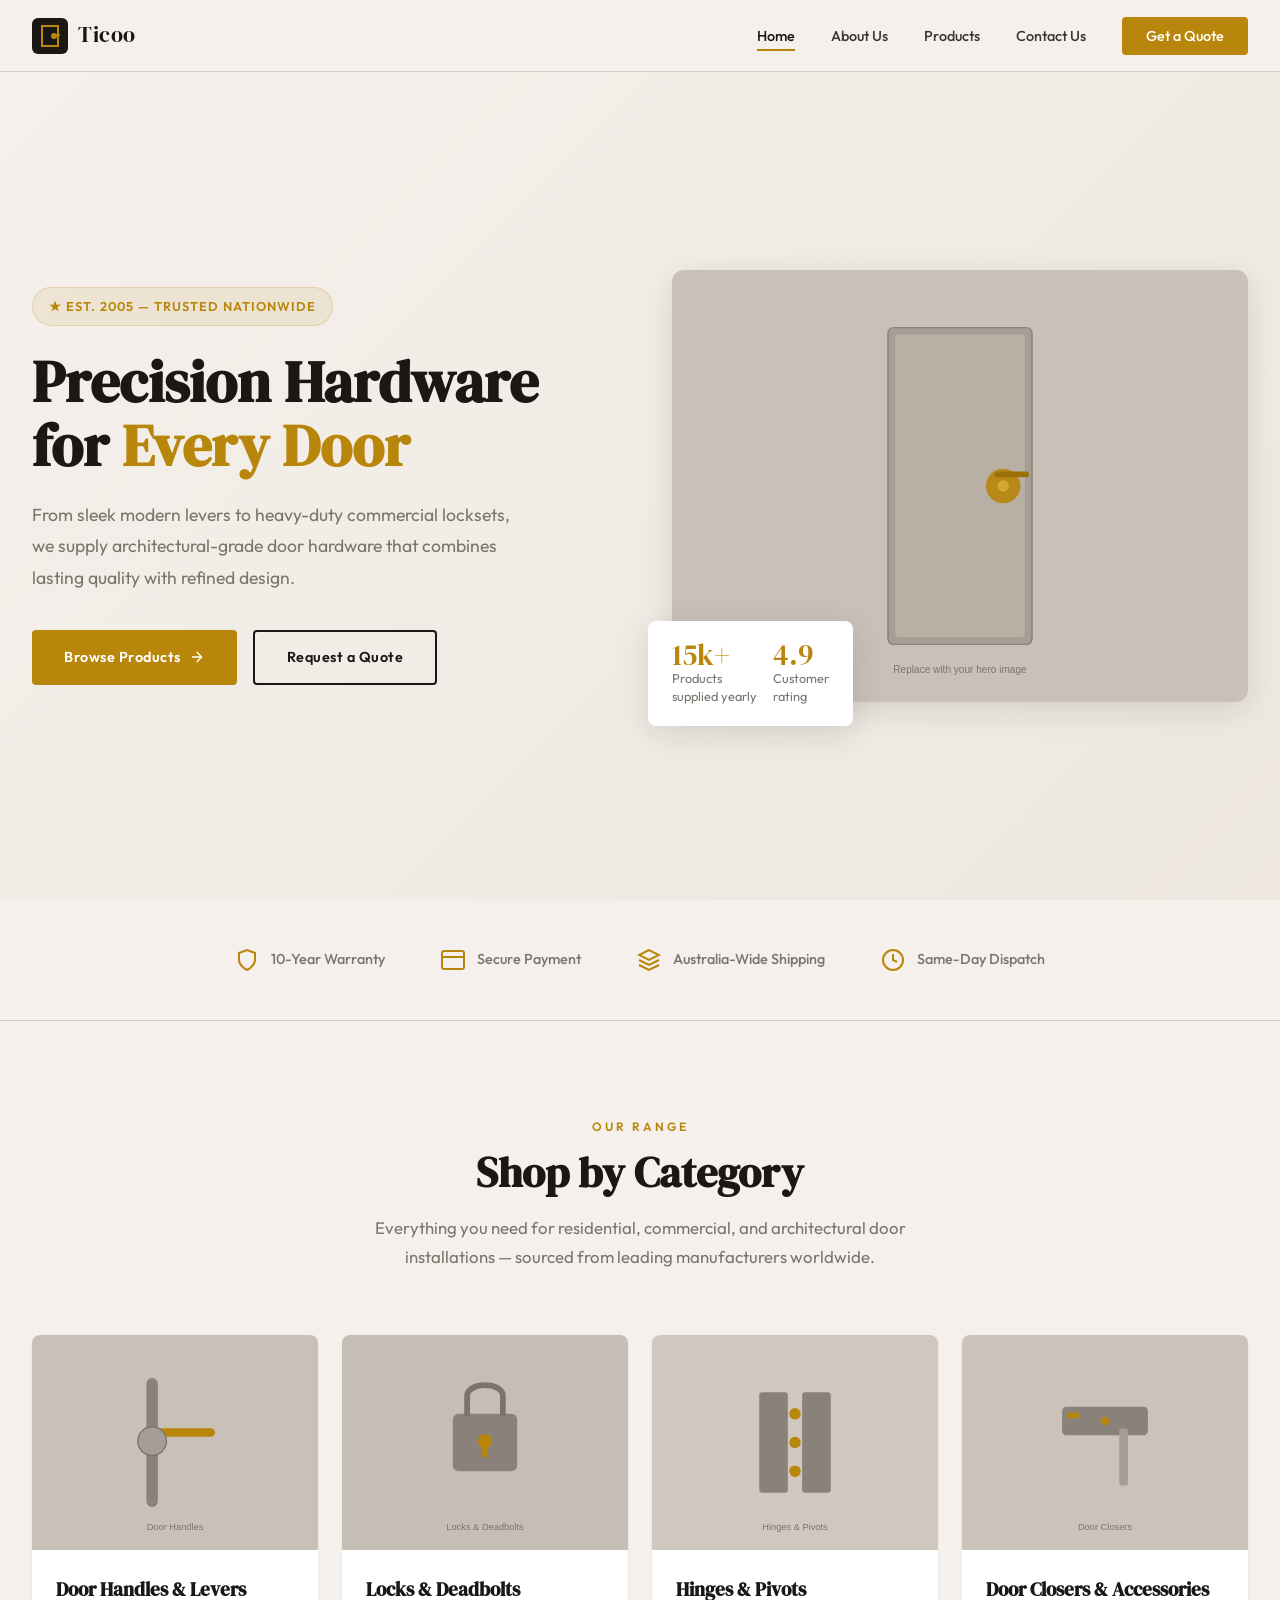
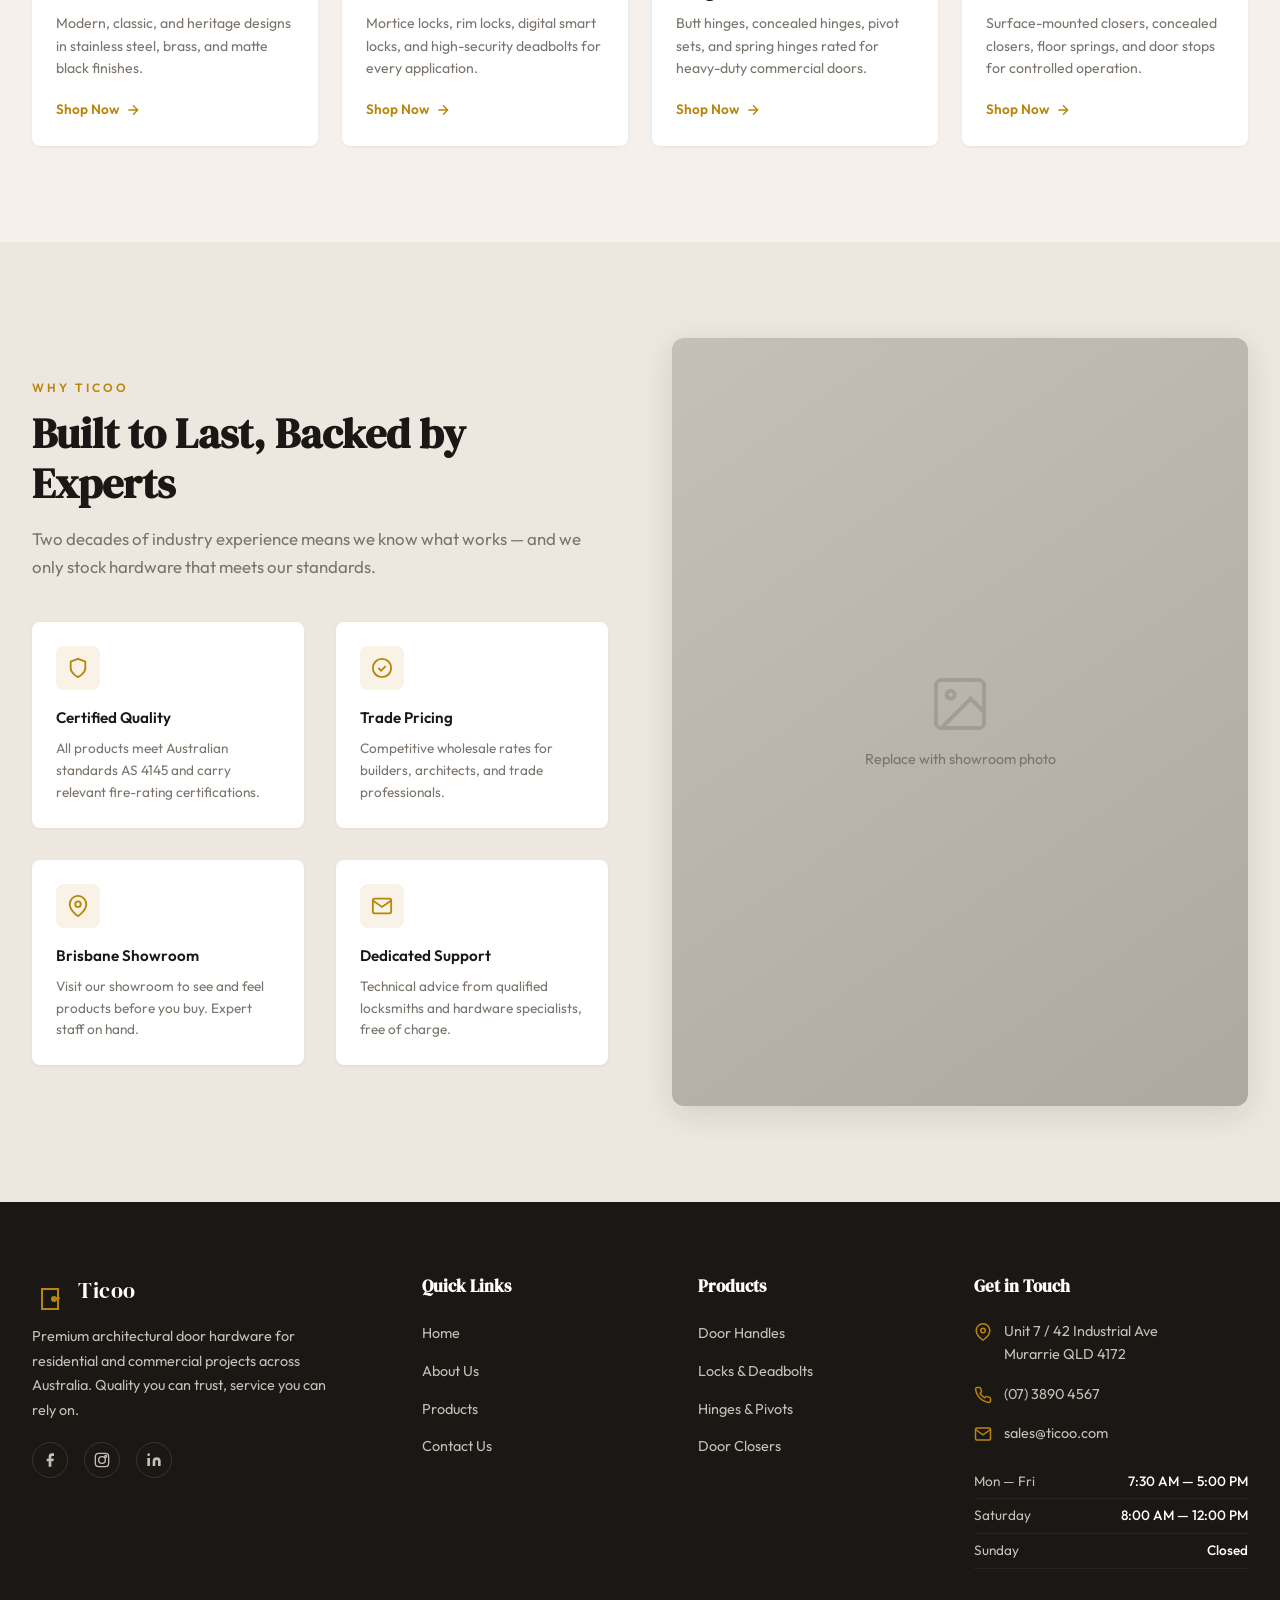
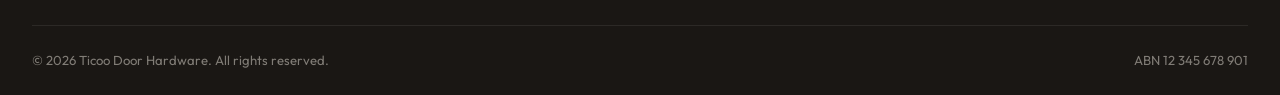
==== commit ddbe5532: "Update index.html" ====
--- a/index.html
+++ b/index.html
@@ -3,7 +3,7 @@
 <head>
   <meta charset="UTF-8">
   <meta name="viewport" content="width=device-width, initial-scale=1.0">
-  <title>Ironclad Door Hardware — Premium Architectural Hardware</title>
+  <title>Ticoo Door Hardware — Premium Architectural Hardware</title>
   <meta name="description" content="Australia's trusted supplier of premium door handles, locks, hinges and door closers for residential and commercial projects.">
   <link rel="icon" href="images/logo.svg" type="image/svg+xml">
   <link rel="stylesheet" href="css/style.css">
@@ -14,8 +14,8 @@
   <nav class="navbar">
     <div class="container">
       <a href="index.html" class="logo">
-        <img src="images/logo.svg" alt="Ironclad" class="logo-icon">
-        <span class="logo-text">Ironclad</span>
+        <img src="images/logo.svg" alt="Ticoo" class="logo-icon">
+        <span class="logo-text">Ticoo</span>
       </a>
       <ul class="nav-links">
         <li><a href="index.html" class="active">Home</a></li>
@@ -166,7 +166,7 @@
     <div class="container">
       <div class="why-us-grid">
         <div class="fade-in">
-          <div class="section-label">Why Ironclad</div>
+          <div class="section-label">Why Ticoo</div>
           <h2 class="section-title">Built to Last, Backed by Experts</h2>
           <p class="section-subtitle">Two decades of industry experience means we know what works — and we only stock hardware that meets our standards.</p>
           <div class="why-us-features">
@@ -219,8 +219,8 @@
         <!-- Brand -->
         <div class="footer-brand">
           <div class="logo">
-            <img src="images/logo.svg" alt="Ironclad" class="logo-icon">
-            <span class="logo-text">Ironclad</span>
+            <img src="images/logo.svg" alt="Ticoo" class="logo-icon">
+            <span class="logo-text">Ticoo</span>
           </div>
           <p>Premium architectural door hardware for residential and commercial projects across Australia. Quality you can trust, service you can rely on.</p>
           <div class="footer-socials">
@@ -265,7 +265,7 @@
           </div>
           <div class="footer-contact-item">
             <svg viewBox="0 0 24 24" fill="none" stroke="currentColor" stroke-width="2"><path d="M4 4h16c1.1 0 2 .9 2 2v12c0 1.1-.9 2-2 2H4c-1.1 0-2-.9-2-2V6c0-1.1.9-2 2-2z"/><polyline points="22,6 12,13 2,6"/></svg>
-            <span>sales@ironcladhardware.com.au</span>
+            <span>sales@ticoo.com</span>
           </div>
           <div class="footer-hours">
             <div class="footer-hours-row"><span class="day">Mon — Fri</span><span class="time">7:30 AM — 5:00 PM</span></div>
@@ -277,7 +277,7 @@
       </div>
 
       <div class="footer-bottom">
-        <span>&copy; 2026 Ironclad Door Hardware. All rights reserved.</span>
+        <span>&copy; 2026 Ticoo Door Hardware. All rights reserved.</span>
         <span>ABN 12 345 678 901</span>
       </div>
     </div>
